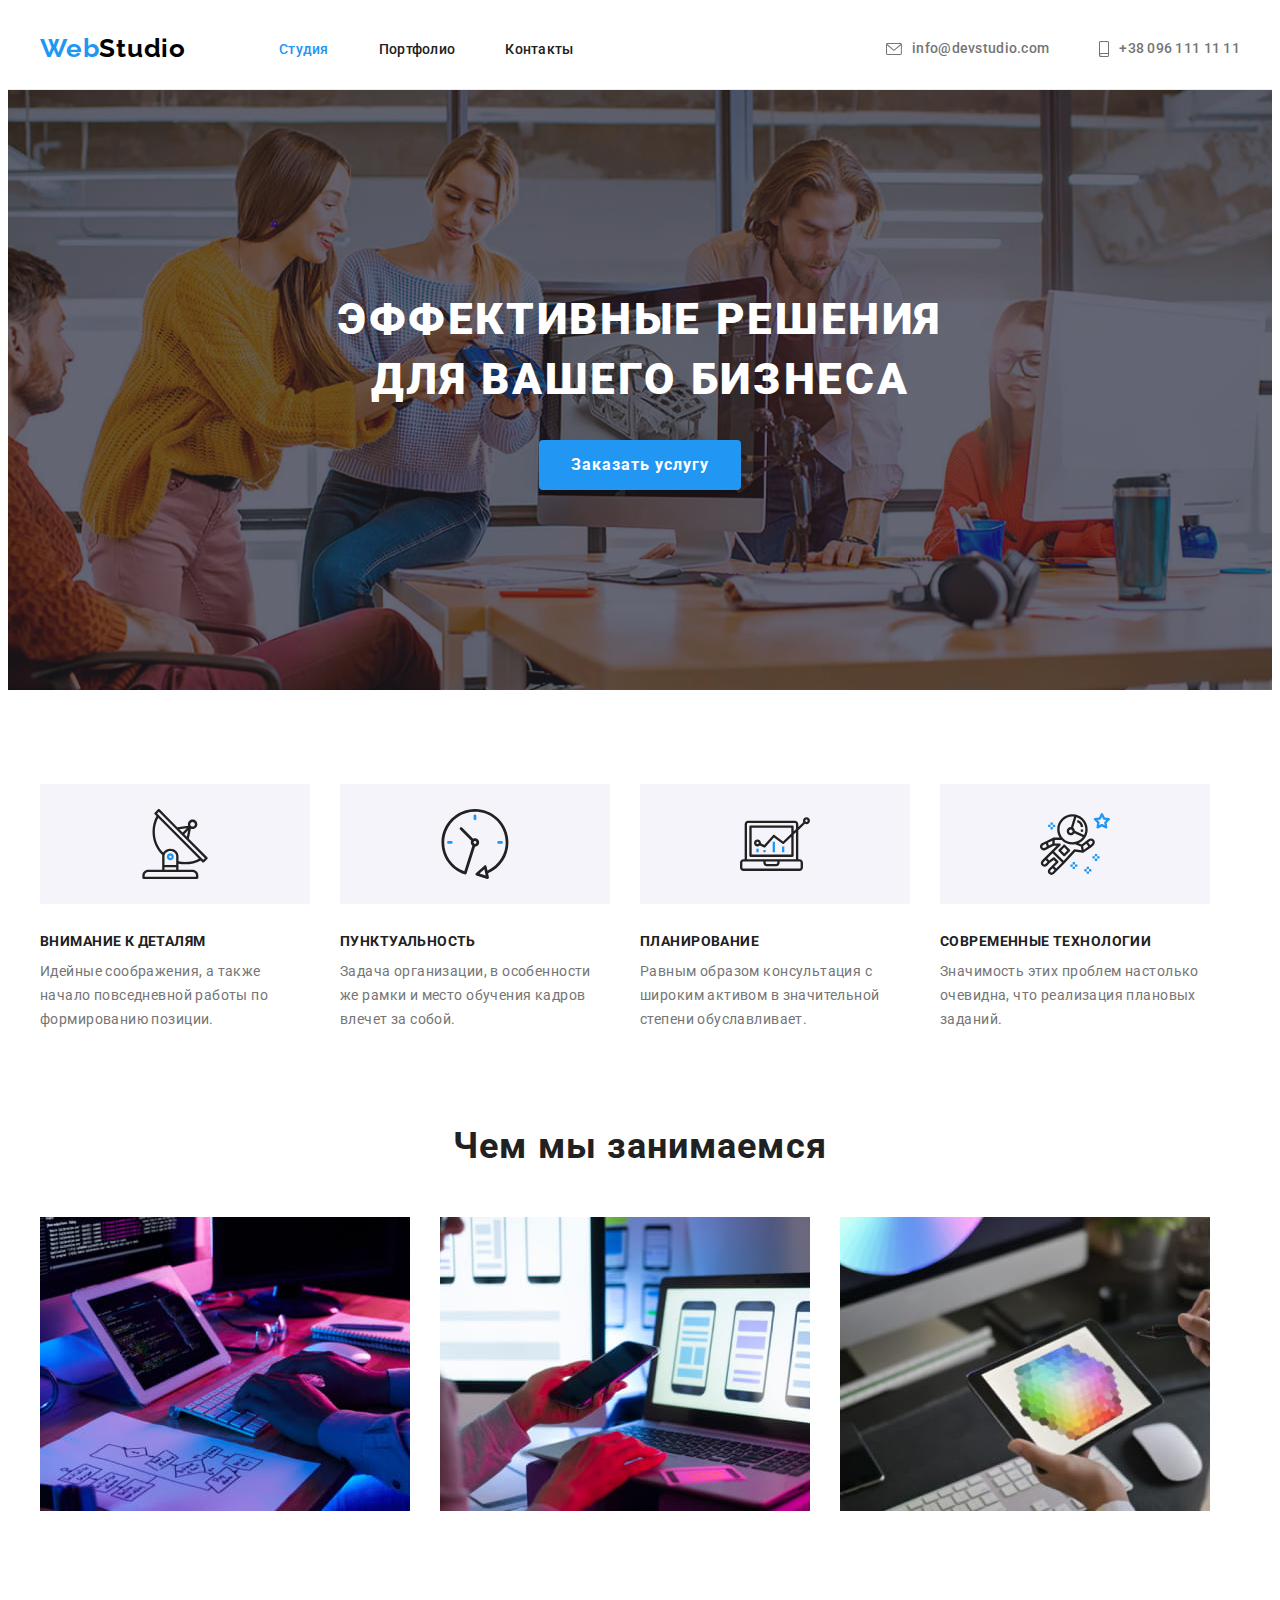
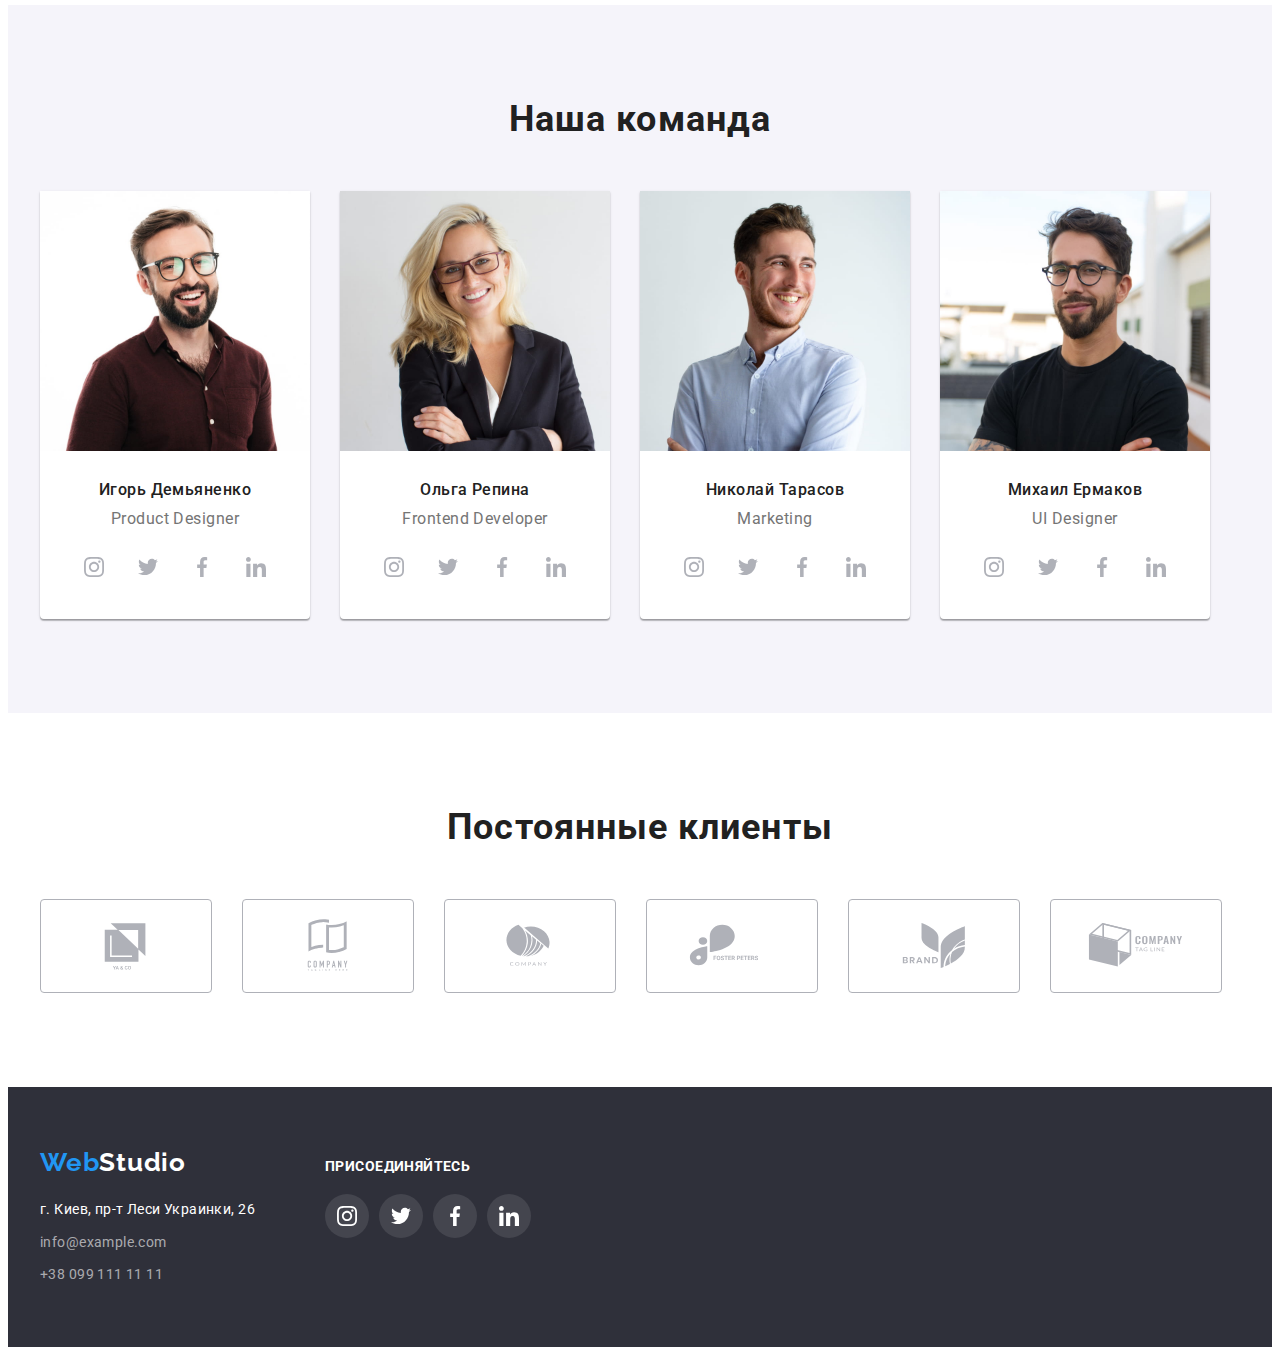
==== index.html @ d62142ec "adds files from previous homework" ====
<!DOCTYPE html>
<html lang="ru">
  <head>
    <meta charset="UTF-8" />
    <meta http-equiv="X-UA-Compatible" content="IE=edge" />
    <meta name="viewport" content="width=device-width, initial-scale=1.0" />
    <title>WebStudio</title>
    <link rel="preconnect" href="https://fonts.googleapis.com" />
    <link rel="preconnect" href="https://fonts.gstatic.com" crossorigin />
    <link
      href="https://fonts.googleapis.com/css2?family=Raleway:wght@700&family=Roboto:wght@400;500;700;900&display=swap"
      rel="stylesheet"
    />
    <link
      rel="stylesheet"
      href="https://cdnjs.cloudflare.com/ajax/libs/modern-normalize/1.1.0/modern-normalize.min.css"
      integrity="sha512-wpPYUAdjBVSE4KJnH1VR1HeZfpl1ub8YT/NKx4PuQ5NmX2tKuGu6U/JRp5y+Y8XG2tV+wKQpNHVUX03MfMFn9Q=="
      crossorigin="anonymous"
      referrerpolicy="no-referrer"
    />
    <link rel="stylesheet" href="css/styles.css" />
  </head>
  <body>
    <!-- header  -->

    <header class="header">
      <div class="container">
        <nav class="header-nav">
          <a href="./index.html" class="header-logo logo link"
            >Web<span class="logo-item">Studio</span></a
          >
          <ul class="header-list list">
            <li class="header-item">
              <a href="./index.html" class="header-link link current">Студия</a>
            </li>
            <li class="header-item">
              <a href="./portfolio.html" class="header-link link">Портфолио</a>
            </li>
            <li class="header-item"><a href="#" class="header-link link">Контакты</a></li>
          </ul>
        </nav>

        <ul class="header-contacts list">
          <li class="contacts-item">
            <a href="mailto:info@devstudio.com" class="header-link contacts-link link"
              ><div class="contacts-item-icon icon-envelope">
                <svg class="contacts-icon" width="16" height="12">
                  <use href="images/icons.svg#icon-envelope"></use>
                </svg>
              </div>
              info@devstudio.com</a
            >
          </li>
          <li class="contacts-item">
            <a href="tel:+380961111111" class="header-link contacts-link link"
              ><div class="contacts-item-icon icon-smartphone">
                <svg class="contacts-icon" width="10" height="16">
                  <use href="images/icons.svg#icon-smartphone"></use>
                </svg>
              </div>
              +38 096 111 11 11</a
            >
          </li>
        </ul>
      </div>
    </header>
    <main>
      <!-- main section  -->

      <section class="section hero">
        <div class="container">
          <h1 class="hero-title">Эффективные решения<br />для вашего бизнеса</h1>
          <button type="button" class="hero-button button primary">Заказать услугу</button>
        </div>
      </section>

      <!-- company's features -->

      <section class="section features">
        <div class="container">
          <h2 class="visually-hidden">Наши преимущества</h2>
          <ul class="features-list list">
            <li class="features-item icon-antenna">
              <div class="features-item-icon">
                <svg class="features-icon">
                  <use href="images/icons.svg#icon-antenna"></use>
                </svg>
              </div>
              <h3 class="features-title title">Внимание к деталям</h3>
              <p class="features-text">
                Идейные соображения, а также начало повседневной работы по формированию позиции.
              </p>
            </li>
            <li class="features-item icon-clock">
              <div class="features-item-icon">
                <svg class="features-icon">
                  <use href="images/icons.svg#icon-clock"></use>
                </svg>
              </div>
              <h3 class="features-title title">Пунктуальность</h3>
              <p class="features-text">
                Задача организации, в особенности же рамки и место обучения кадров влечет за собой.
              </p>
            </li>
            <li class="features-item icon-diagram">
              <div class="features-item-icon">
                <svg class="features-icon">
                  <use href="images/icons.svg#icon-diagram"></use>
                </svg>
              </div>
              <h3 class="features-title title">Планирование</h3>
              <p class="features-text">
                Равным образом консультация с широким активом в значительной степени обуславливает.
              </p>
            </li>
            <li class="features-item icon-astronaut">
              <div class="features-item-icon">
                <svg class="features-icon">
                  <use href="images/icons.svg#icon-astronaut"></use>
                </svg>
              </div>
              <h3 class="features-title title">Современные технологии</h3>
              <p class="features-text">
                Значимость этих проблем настолько очевидна, что реализация плановых заданий.
              </p>
            </li>
          </ul>
        </div>
      </section>

      <!-- company's services -->

      <section class="section services">
        <div class="container">
          <h2 class="services-title title section-title">Чем мы занимаемся</h2>
          <ul class="services-list list">
            <li class="services-item">
              <img src="./images/img1.jpg" alt="планшет" width="370" />
            </li>
            <li class="services-item">
              <img src="./images/img2.jpg" alt="смартфон ноутбук" width="370" />
            </li>
            <li class="services-item">
              <img src="./images/img3.jpg" alt="планшет" width="370" />
            </li>
          </ul>
        </div>
      </section>

      <!-- team -->

      <section class="section team">
        <div class="container">
          <h2 class="team-title title section-title">Наша команда</h2>
          <ul class="team-list list">
            <li class="team-item">
              <img
                src="./images/demiianenko.jpg"
                alt="Игорь Демьяненко"
                width="270"
                class="team-img"
              />
              <div class="wrap-team-name">
                <h3 class="team-item-title title">Игорь Демьяненко</h3>
                <p class="team-item-text" lang="en">Product Designer</p>
                <ul class="team-social-list social-list list">
                  <li class="team-social-item social-item">
                    <a
                      href=""
                      target="_blank"
                      class="team-social-link social-link link icon-instagram"
                    >
                      <svg class="team-social-icon">
                        <use href="images/icons.svg#icon-instagram"></use></svg
                    ></a>
                  </li>
                  <li class="team-social-item social-item">
                    <a
                      href=""
                      target="_blank"
                      class="team-social-link social-link link icon-twitter"
                      ><svg class="team-social-icon">
                        <use href="images/icons.svg#icon-twitter"></use></svg
                    ></a>
                  </li>
                  <li class="team-social-item social-item">
                    <a
                      href=""
                      target="_blank"
                      class="team-social-link social-link link icon-facebook"
                      ><svg class="team-social-icon">
                        <use href="images/icons.svg#icon-facebook"></use></svg
                    ></a>
                  </li>
                  <li class="team-social-item social-item">
                    <a
                      href=""
                      target="_blank"
                      class="team-social-link social-link link icon-linkedin"
                      ><svg class="team-social-icon">
                        <use href="images/icons.svg#icon-linkedin"></use></svg
                    ></a>
                  </li>
                </ul>
              </div>
            </li>
            <li class="team-item">
              <img src="./images/repina.jpg" alt="Ольга Репина" width="270" class="team-img" />
              <div class="wrap-team-name">
                <h3 class="team-item-title title">Ольга Репина</h3>
                <p class="team-item-text" lang="en">Frontend Developer</p>
                <ul class="team-social-list social-list list">
                  <li class="team-social-item social-item">
                    <a
                      href=""
                      target="_blank"
                      class="team-social-link social-link link icon-instagram"
                      ><svg class="team-social-icon">
                        <use href="images/icons.svg#icon-instagram"></use></svg
                    ></a>
                  </li>
                  <li class="team-social-item social-item">
                    <a
                      href=""
                      target="_blank"
                      class="team-social-link social-link link icon-twitter"
                      ><svg class="team-social-icon">
                        <use href="images/icons.svg#icon-twitter"></use></svg
                    ></a>
                  </li>
                  <li class="team-social-item social-item">
                    <a
                      href=""
                      target="_blank"
                      class="team-social-link social-link link icon-facebook"
                      ><svg class="team-social-icon">
                        <use href="images/icons.svg#icon-facebook"></use></svg
                    ></a>
                  </li>
                  <li class="team-social-item social-item">
                    <a
                      href=""
                      target="_blank"
                      class="team-social-link social-link link icon-linkedin"
                      ><svg class="team-social-icon">
                        <use href="images/icons.svg#icon-linkedin"></use></svg
                    ></a>
                  </li>
                </ul>
              </div>
            </li>

            <li class="team-item">
              <img src="./images/tarasov.jpg" alt="Николай Тарасов" width="270" class="team-img" />
              <div class="wrap-team-name">
                <h3 class="team-item-title title">Николай Тарасов</h3>
                <p class="team-item-text" lang="en">Marketing</p>
                <ul class="team-social-list social-list list">
                  <li class="team-social-item social-item">
                    <a
                      href=""
                      target="_blank"
                      class="team-social-link social-link link icon-instagram"
                    >
                      <svg class="team-social-icon">
                        <use href="images/icons.svg#icon-instagram"></use>
                      </svg>
                    </a>
                  </li>
                  <li class="team-social-item social-item">
                    <a
                      href=""
                      target="_blank"
                      class="team-social-link social-link link icon-twitter"
                      ><svg class="team-social-icon">
                        <use href="images/icons.svg#icon-twitter"></use></svg
                    ></a>
                  </li>
                  <li class="team-social-item social-item">
                    <a
                      href=""
                      target="_blank"
                      class="team-social-link social-link link icon-facebook"
                      ><svg class="team-social-icon">
                        <use href="images/icons.svg#icon-facebook"></use></svg
                    ></a>
                  </li>
                  <li class="team-social-item social-item">
                    <a
                      href=""
                      target="_blank"
                      class="team-social-link social-link link icon-linkedin"
                      ><svg class="team-social-icon">
                        <use href="images/icons.svg#icon-linkedin"></use></svg
                    ></a>
                  </li>
                </ul>
              </div>
            </li>
            <li class="team-item">
              <img src="./images/ermakov.jpg" alt="Михаил Ермаков" width="270" class="team-img" />
              <div class="wrap-team-name">
                <h3 class="team-item-title title">Михаил Ермаков</h3>
                <p class="team-item-text" lang="en">UI Designer</p>
                <ul class="team-social-list social-list list">
                  <li class="team-social-item social-item">
                    <a
                      href=""
                      target="_blank"
                      class="team-social-link social-link link icon-instagram"
                      ><svg class="team-social-icon">
                        <use href="images/icons.svg#icon-instagram"></use></svg
                    ></a>
                  </li>
                  <li class="team-social-item social-item">
                    <a
                      href=""
                      target="_blank"
                      class="team-social-link social-link link icon-twitter"
                      ><svg class="team-social-icon">
                        <use href="images/icons.svg#icon-twitter"></use></svg
                    ></a>
                  </li>
                  <li class="team-social-item social-item">
                    <a
                      href=""
                      target="_blank"
                      class="team-social-link social-link link icon-facebook"
                      ><svg class="team-social-icon">
                        <use href="images/icons.svg#icon-facebook"></use></svg
                    ></a>
                  </li>
                  <li class="team-social-item social-item">
                    <a
                      href=""
                      target="_blank"
                      class="team-social-link social-link link icon-linkedin"
                      ><svg class="team-social-icon">
                        <use href="images/icons.svg#icon-linkedin"></use></svg
                    ></a>
                  </li>
                </ul>
              </div>
            </li>
          </ul>
        </div>
      </section>

      <!-- clients -->

      <section class="section clients">
        <div class="container">
          <h2 class="clients-title title section-title">Постоянные клиенты</h2>

          <ul class="clients-list list">
            <li class="clients-item">
              <a href="" target="_blank" class="clients-link link">
                <svg class="clients-icon">
                  <use href="images/icons.svg#logo-clients-01"></use>
                </svg>
              </a>
            </li>
            <li class="clients-item">
              <a href="" target="_blank" class="clients-link link"
                ><svg class="clients-icon">
                  <use href="images/icons.svg#logo-clients-02"></use></svg
              ></a>
            </li>
            <li class="clients-item">
              <a href="" target="_blank" class="clients-link link"
                ><svg class="clients-icon">
                  <use href="images/icons.svg#logo-clients-03"></use></svg
              ></a>
            </li>
            <li class="clients-item">
              <a href="" target="_blank" class="clients-link link"
                ><svg class="clients-icon">
                  <use href="images/icons.svg#logo-clients-04"></use></svg
              ></a>
            </li>
            <li class="clients-item">
              <a href="" target="_blank" class="clients-link link"
                ><svg class="clients-icon">
                  <use href="images/icons.svg#logo-clients-05"></use></svg
              ></a>
            </li>
            <li class="clients-item">
              <a href="" target="_blank" class="clients-link link"
                ><svg class="clients-icon">
                  <use href="images/icons.svg#logo-clients-06"></use></svg
              ></a>
            </li>
          </ul>
        </div>
      </section>
    </main>

    <!-- footer  -->

    <footer class="footer">
      <div class="container">
        <div class="footer-left">
          <a href="./index.html" class="footer-logo logo link"
            >Web<span class="logo-item">Studio</span></a
          >
          <address>
            <ul class="footer-list list">
              <li class="footer-item">
                <a
                  href="https://goo.gl/maps/xon16X926h8rYoWy8"
                  target="_blank"
                  class="footer-link link adress"
                  >г. Киев, пр-т Леси Украинки, 26</a
                >
              </li>
              <li class="footer-item">
                <a href="mailto:info@example.com" class="footer-link link">info@example.com</a>
              </li>
              <li class="footer-item">
                <a href="tel:+380991111111" class="footer-link link">+38 099 111 11 11</a>
              </li>
            </ul>
          </address>
        </div>
        <div class="footer-social">
          <h3 class="footer-social-title">присоединяйтесь</h3>
          <ul class="footer-social-list social-list list">
            <li class="footer-social-item social-item">
              <a href="" target="_blank" class="footer-social-link social-link link icon-instagram"
                ><svg class="footer-social-icon">
                  <use href="images/icons.svg#icon-instagram"></use></svg
              ></a>
            </li>
            <li class="footer-social-item social-item">
              <a href="" target="_blank" class="footer-social-link social-link link icon-twitter"
                ><svg class="footer-social-icon">
                  <use href="images/icons.svg#icon-twitter"></use></svg
              ></a>
            </li>
            <li class="footer-social-item social-item">
              <a href="" target="_blank" class="footer-social-link social-link link icon-facebook"
                ><svg class="footer-social-icon">
                  <use href="images/icons.svg#icon-facebook"></use></svg
              ></a>
            </li>
            <li class="footer-social-item social-item">
              <a href="" target="_blank" class="footer-social-link social-link link icon-linkedin"
                ><svg class="footer-social-icon">
                  <use href="images/icons.svg#icon-linkedin"></use></svg
              ></a>
            </li>
          </ul>
        </div>
      </div>
    </footer>
  </body>
</html>
---- css/styles.css ----
:root {
  --primary-text-color: #757575;
  --title-text-color: #212121;
  --accent-color: #2196f3;
  --primary-white-color: #ffffff;
  --dark-bg-color: #2f303a;
  --button-bg-color: #f5f4fa;
  --secondary-bg-color: #f5f4fa;
}

/*                     RESET                 */

p,
h1,
h2,
h3,
h4,
h5,
h6 {
  margin: 0;
}

ul,
ol {
  margin: 0;
  padding: 0;
}

button {
  cursor: pointer;
}

img {
  display: block;
}

/*                     COMMON                 */

body {
  background-color: var(--primary-white-color);
  color: var(--primary-text-color);
  font-family: 'Roboto', sans-serif;
}

.logo {
  color: var(--accent-color);
  font-family: 'Raleway', sans-serif;
  font-weight: 700;
  font-size: 26px;
  line-height: 1.2;
  letter-spacing: 0.03em;
}

.list {
  list-style: none;
}

.link {
  text-decoration: none;
}

.container {
  width: 1200px;
  padding-left: 15px;
  padding-right: 15px;
  margin: 0 auto;
}

.title {
  color: var(--title-text-color);
}

.section-title {
  font-size: 36px;
  line-height: 1.16;
  letter-spacing: 0.03em;

  text-align: center;

  margin-bottom: 50px;
}

.section {
  padding-top: 94px;
  padding-bottom: 94px;
}

.visually-hidden {
  position: absolute;
  white-space: nowrap;
  width: 1px;
  height: 1px;
  overflow: hidden;
  border: 0;
  padding: 0;
  clip: rect(0 0 0 0);
  clip-path: inset(50%);
  margin: -1px;
}

.button {
  border: none;
  font-family: inherit;
}

.social-list {
  display: flex;
  justify-content: center;
}

.social-item {
  height: 44px;
  width: 44px;
}

.social-item + .social-item {
  margin-left: 10px;
}

.social-link {
  display: flex;
  align-items: center;
  justify-content: center;
  width: 100%;
  height: 100%;
  border-radius: 50%;
}

/*                     HEADER                 */

.header {
  padding-top: 25px;
  padding-bottom: 25px;
  border-bottom: 1px solid #ececec;
}

.header .container {
  display: flex;
}

.header-logo {
  margin-right: 93px;
}

.header-logo .logo-item {
  color: #000000;
}

.header-nav,
.header-contacts {
  display: flex;
  align-items: center;
}

.header-contacts {
  margin-left: auto;
}

.header-list {
  display: flex;
}

.header-nav .link.current {
  color: var(--accent-color);
}

.header-item:not(:last-child) {
  margin-right: 50px;
}

.header-link {
  color: var(--title-text-color);
  font-weight: 500;
  font-size: 14px;
  line-height: 1.14;
  letter-spacing: 0.02em;
}

.contacts-item:first-child {
  margin-right: 50px;
}

.contacts-link {
  color: inherit;
  font-weight: 500;
  font-size: 14px;
  text-decoration: none;
  line-height: 1.14;
  letter-spacing: 0.02em;
  display: flex;
  align-items: center;
}

.header-link:hover,
.header-link:focus {
  color: var(--accent-color);
}

.contacts-item-icon {
  margin-right: 10px;
  display: flex;
  align-items: center;
}

.contacts-icon {
  fill: currentColor;
}

/*                     HERO                 */

.hero {
  max-width: 1600px;
  margin: 0 auto;
  padding-top: 200px;
  padding-bottom: 200px;
  text-align: center;

  background-color: #c4c4c4;
  background-image: linear-gradient(rgba(47, 48, 58, 0.4), rgba(47, 48, 58, 0.4)),
    url(../images/hero-bg.jpg);
  background-repeat: no-repeat;
  background-size: cover;
  background-position: center;
}

.hero-title {
  color: var(--primary-white-color);
  font-weight: 900;
  font-size: 44px;
  line-height: 1.36;
  letter-spacing: 0.06em;
  text-transform: uppercase;

  margin-bottom: 30px;
}

.button.primary {
  background-color: var(--accent-color);
  color: var(--primary-white-color);
}

.button.secondary {
  color: var(--title-text-color);
  background-color: var(--button-bg-color);
}

.button.secondary:focus,
.button.secondary:hover {
  color: var(--primary-white-color);
  background-color: var(--accent-color);
  box-shadow: 0px 3px 1px rgba(0, 0, 0, 0.1), 0px 1px 2px rgba(0, 0, 0, 0.08),
    0px 2px 2px rgba(0, 0, 0, 0.12);
}

.hero-button {
  margin: 0 auto;
  padding: 10px 32px;

  font-size: 16px;
  font-weight: 700;
  line-height: 1.87;
  letter-spacing: 0.06em;

  box-shadow: 0px 4px 4px rgba(0, 0, 0, 0.15);
  border-radius: 4px;
}

/*                     FEATURES                 */

.features-list {
  display: flex;
}

.features-item {
  width: 270px;
}

.features-item-icon {
  display: flex;
  align-items: center;
  justify-content: center;
  margin-bottom: 30px;

  width: 100%;
  height: 120px;
  background-color: var(--secondary-bg-color);
}

.features-icon {
  width: 70px;
  height: 70px;
}

.features-item:not(:last-child) {
  margin-right: 30px;
}

.features-title {
  font-size: 14px;
  line-height: 1.14;
  letter-spacing: 0.03em;
  text-transform: uppercase;

  margin-bottom: 10px;
}

.features-text {
  font-size: 14px;
  line-height: 1.71;
  letter-spacing: 0.03em;
}

/*                     SERVICES                 */

.services {
  padding-top: 0;
}

.services-list {
  display: flex;
  flex-wrap: wrap;
}

.services-item {
  width: 370px;
  margin-right: 30px;
}

.services-item:nth-child(3n) {
  margin-right: 0;
}

/*                     TEAM                 */

.team {
  background-color: var(--secondary-bg-color);
}

.team-list {
  font-size: 16px;
  line-height: 1.18;
  letter-spacing: 0.03em;

  display: flex;
  flex-wrap: wrap;
}

.team-item {
  width: 270px;
  margin-right: 30px;

  background: #ffffff;
  text-align: center;
  border-radius: 0px 0px 4px 4px;
  box-shadow: 0px 1px 3px rgba(0, 0, 0, 0.12), 0px 1px 1px rgba(0, 0, 0, 0.14),
    0px 2px 1px rgba(0, 0, 0, 0.2);
}

.team-item:nth-child(4n) {
  margin-right: 0;
}

.wrap-team-name {
  padding-top: 30px;
  padding-bottom: 30px;
}

.team-item-title {
  font-size: inherit;
  font-weight: 500;

  margin-bottom: 10px;
}

.team-item-text {
  margin-bottom: 16px;
}

.team-social-link {
  background-color: var(--primary-white-color);
  color: #afb1b8;
}

.team-social-link:hover,
.team-social-link:focus {
  background-color: var(--accent-color);
  color: var(--primary-white-color);
}

.team-social-icon {
  height: 20px;
  width: 20px;
  fill: currentColor;
}

/*                     CLIENTS                 */

.clients-list {
  display: flex;
}

.clients-item {
  width: 170px;
  height: 92px;
  border: 1px solid #afb1b8;
  border-radius: 4px;
}

.clients-item:not(:last-child) {
  margin-right: 30px;
}

.clients-link {
  display: flex;
  align-items: center;
  justify-content: center;
  width: 100%;
  height: 100%;
}

.clients-icon {
  width: 106px;
  height: 60px;
  fill: #afb1b8;
}

.clients-item:hover,
.clients-item:focus-within {
  border-color: var(--accent-color);
}

.clients-item:hover .clients-icon,
.clients-item:focus-within .clients-icon {
  fill: var(--accent-color);
}

/*                     PORTFOLIO                 */

/*                     BUTTONS                   */

.filter-list {
  display: flex;
  justify-content: center;

  margin-bottom: 50px;
}

.filter-item:not(:last-child) {
  margin-right: 8px;
}

.filter-button {
  padding: 6px 22px;

  font-weight: 500;
  line-height: 1.62;
  letter-spacing: 0.03em;

  border-radius: 4px;
}

/*                     PROJECTS                   */

.projects-list {
  display: flex;
  flex-wrap: wrap;
}

.projects-item {
  width: 370px;
  margin-right: 30px;
}

.projects-item:hover,
.projects-item:focus-within {
  box-shadow: 0px 1px 1px rgba(0, 0, 0, 0.12), 0px 4px 4px rgba(0, 0, 0, 0.06),
    1px 4px 6px rgba(0, 0, 0, 0.16);
}

.projects-item:nth-child(3n) {
  margin-right: 0;
}

.projects-item:not(:nth-last-child(-n + 3)) {
  margin-bottom: 30px;
}

.wrap-project-info {
  padding: 20px 24px;

  background: #ffffff;
  border: 1px solid #eeeeee;
}

.projects-title {
  font-size: 18px;
  line-height: 2;
  letter-spacing: 0.06em;
  margin-bottom: 4px;
}

.projects-text {
  color: var(--primary-text-color);
  font-size: 16px;
  line-height: 1.87;
  letter-spacing: 0.03em;
}

/*                     FOOTER                    */

.footer {
  background-color: var(--dark-bg-color);
  padding-top: 60px;
  padding-bottom: 60px;
}

.footer .container {
  display: flex;
}

.footer-left {
  margin-right: 70px;
}

.footer-logo {
  display: inline-block;
  margin-bottom: 20px;
}

.footer .logo-item {
  color: var(--primary-white-color);
}

.footer-link {
  color: rgba(255, 255, 255, 0.6);
  font-size: 14px;
  font-style: normal;
  text-decoration: none;
  line-height: 1.7;
  letter-spacing: 0.03em;
}

.footer-list .adress {
  color: var(--primary-white-color);
}

.footer-list .link:hover,
.footer-list .link:focus {
  color: var(--accent-color);
}

.footer-item:not(:last-child) {
  margin-bottom: 9px;
}

.footer-social {
  padding-top: 12px;
}

.footer-social-title {
  font-size: 14px;
  line-height: 1.14;
  letter-spacing: 0.03em;
  text-transform: uppercase;
  color: #ffffff;
  margin-bottom: 20px;
}

.footer-social-link {
  background-color: rgba(255, 255, 255, 0.1);
  color: var(--primary-white-color);
}

.footer-social-icon {
  height: 20px;
  width: 20px;
  fill: currentColor;
}

.footer-social-link:hover,
.footer-social-link:focus {
  background-color: var(--accent-color);
}
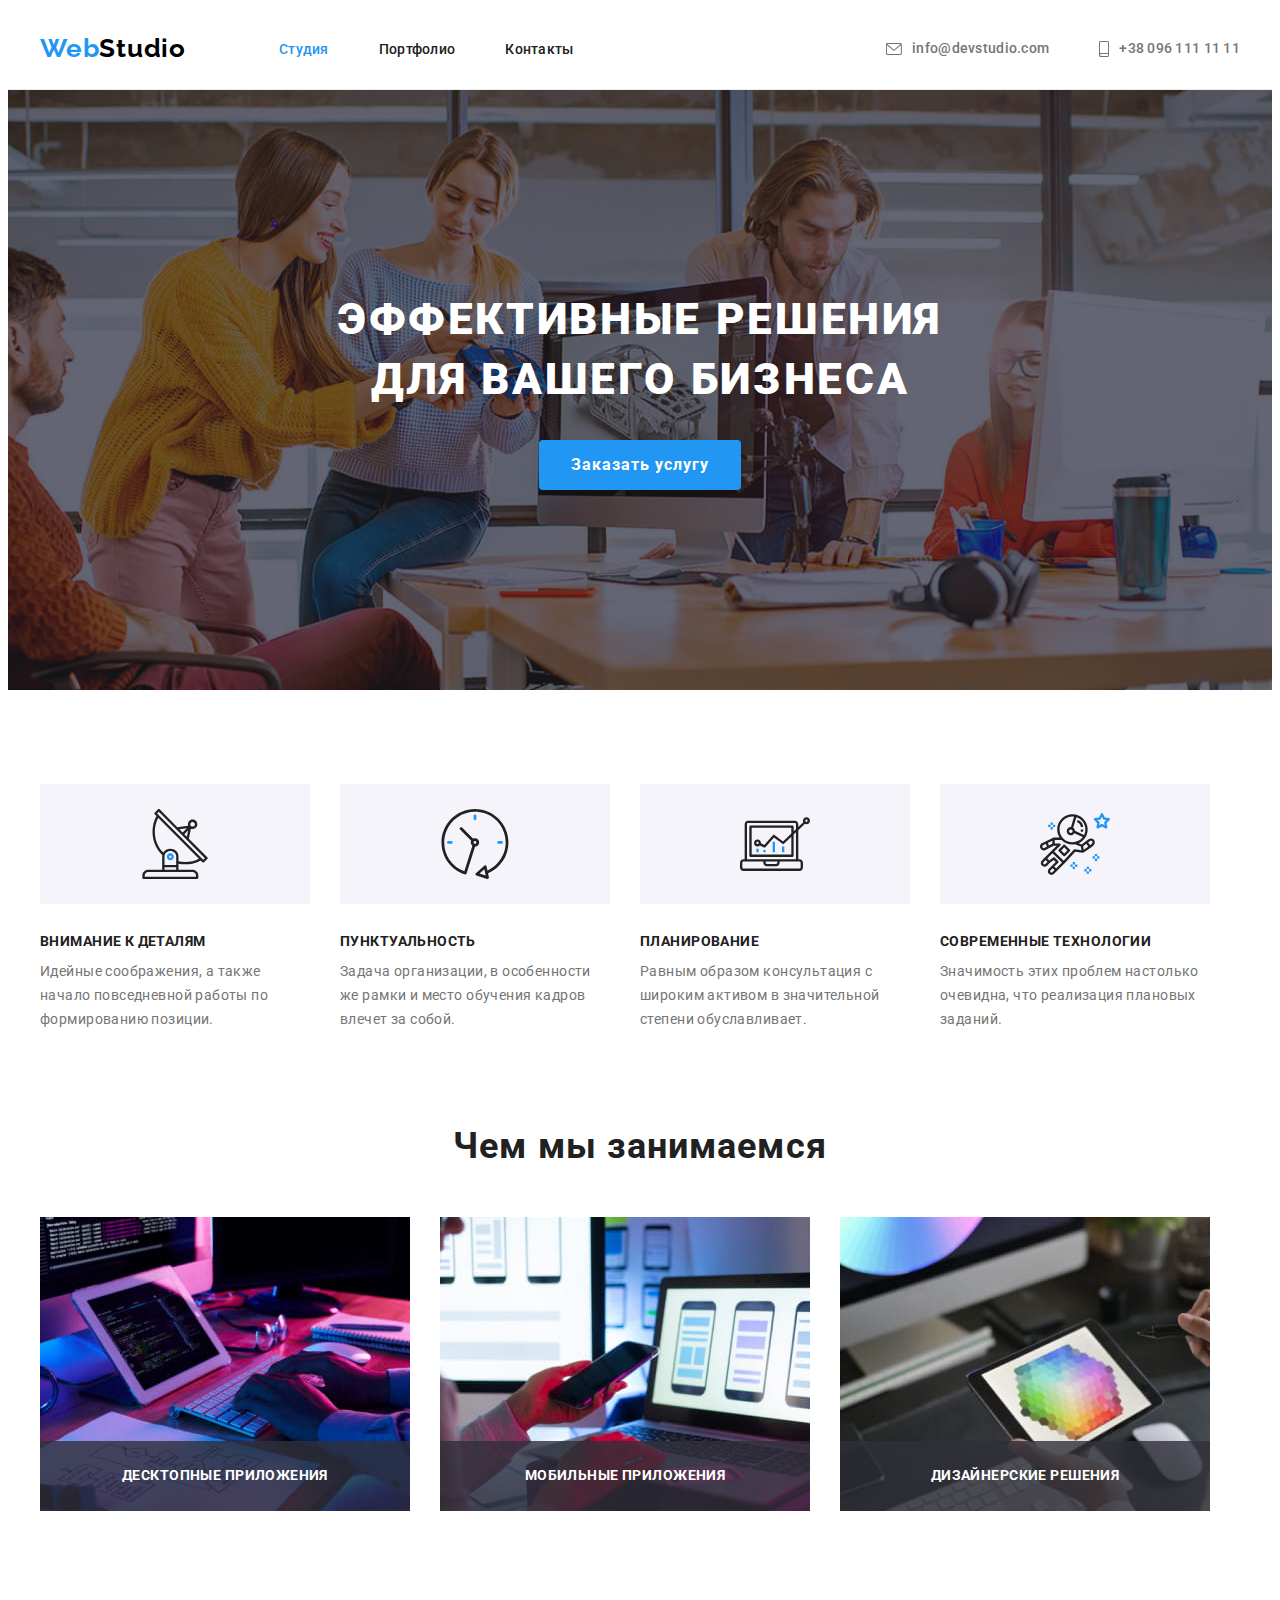
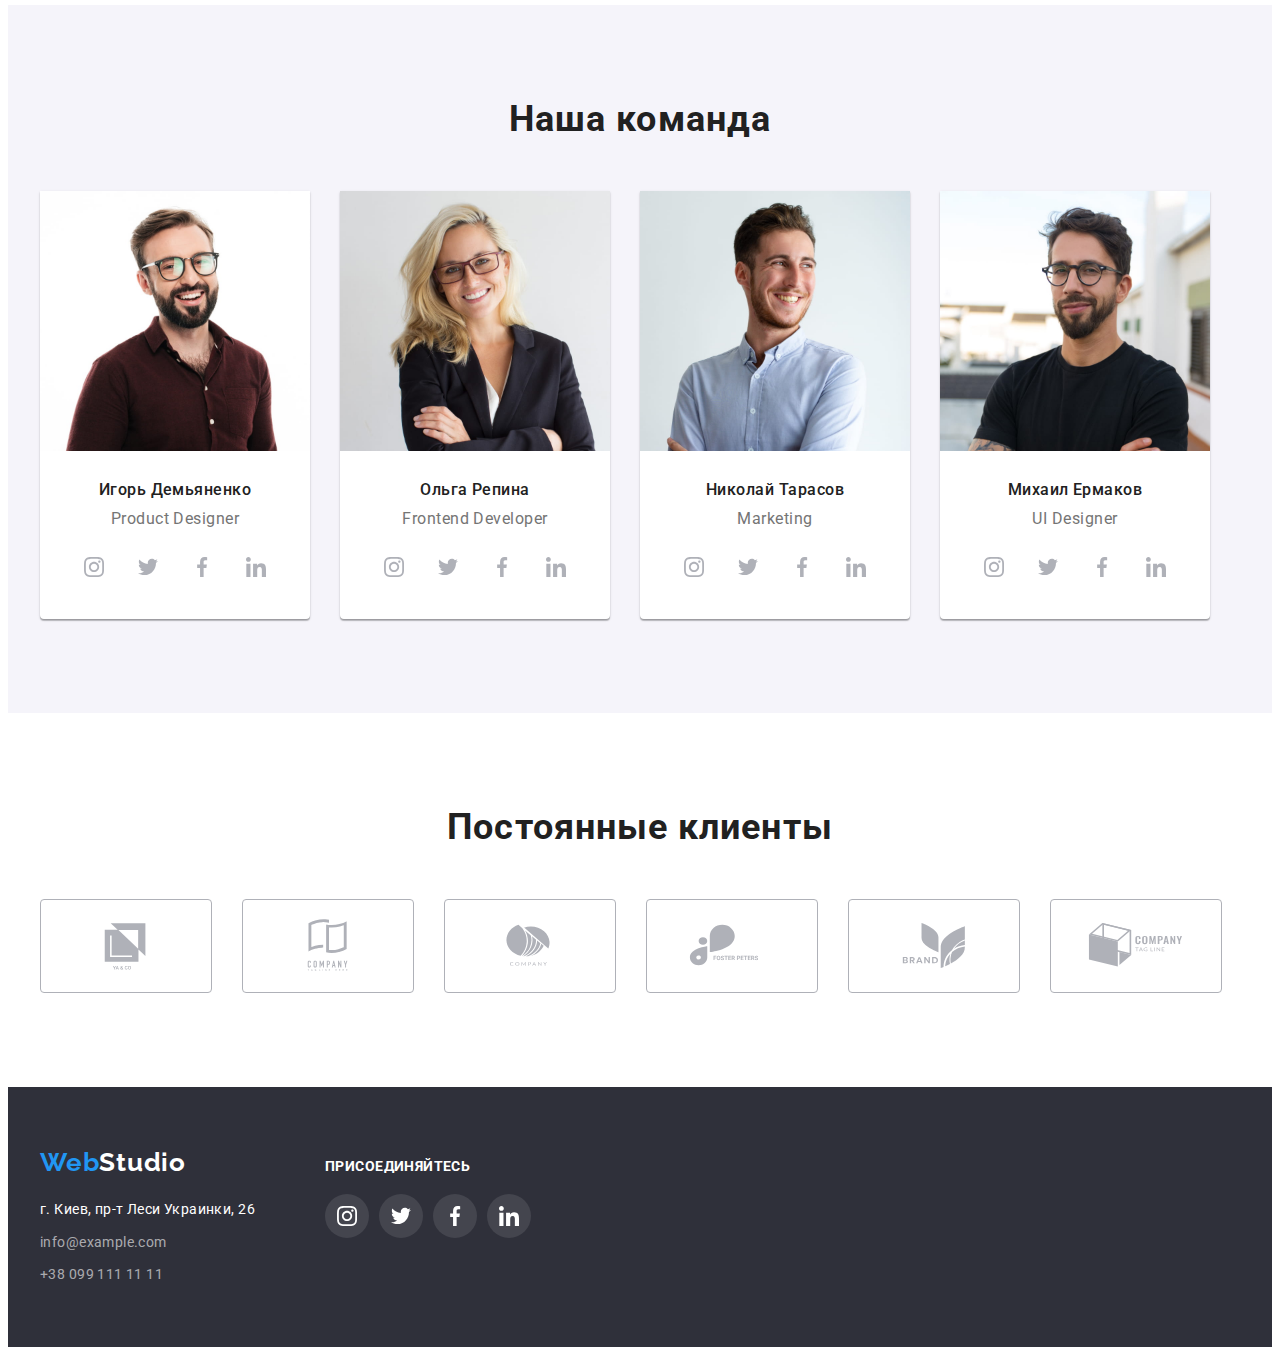
==== commit 6b0c8033: "creates titles in section services" ====
--- a/index.html
+++ b/index.html
@@ -136,12 +136,15 @@
           <ul class="services-list list">
             <li class="services-item">
               <img src="./images/img1.jpg" alt="планшет" width="370" />
+              <h3 class="services-item-title">Десктопные приложения</h3>
             </li>
             <li class="services-item">
               <img src="./images/img2.jpg" alt="смартфон ноутбук" width="370" />
+              <h3 class="services-item-title">Мобильные приложения</h3>
             </li>
             <li class="services-item">
               <img src="./images/img3.jpg" alt="планшет" width="370" />
+              <h3 class="services-item-title">Дизайнерские решения</h3>
             </li>
           </ul>
         </div>
--- a/css/styles.css
+++ b/css/styles.css
@@ -324,10 +324,27 @@
 .services-item {
   width: 370px;
   margin-right: 30px;
+  position: relative;
 }
 
 .services-item:nth-child(3n) {
   margin-right: 0;
+}
+.services-item-title {
+  padding-top: 27px;
+  padding-bottom: 27px;
+  text-align: center;
+  font-size: 14px;
+  line-height: 1.14;
+  letter-spacing: 0.03em;
+  text-transform: uppercase;
+  color: var(--primary-white-color);
+  background-color: rgba(47, 48, 58, 0.8);
+
+  position: absolute;
+  bottom: 0;
+  left: 0;
+  width: 100%;
 }
 
 /*                     TEAM                 */
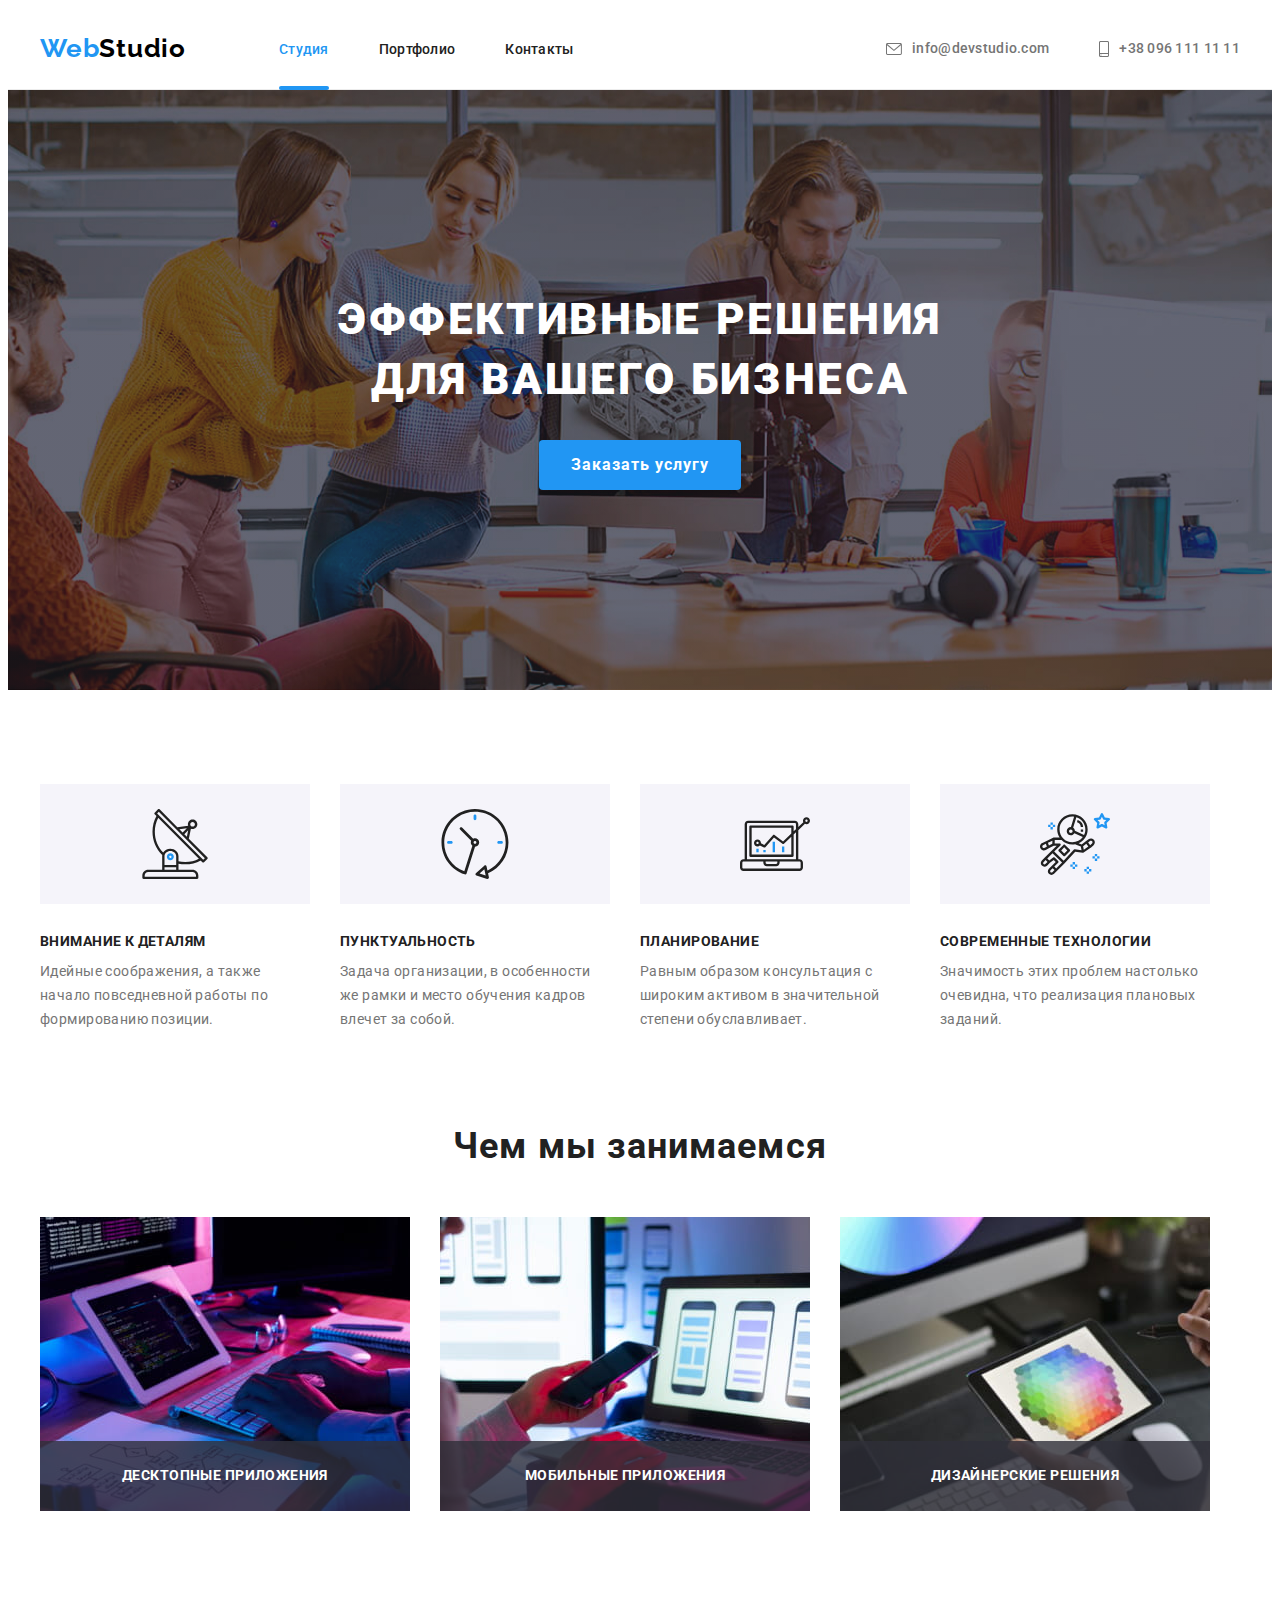
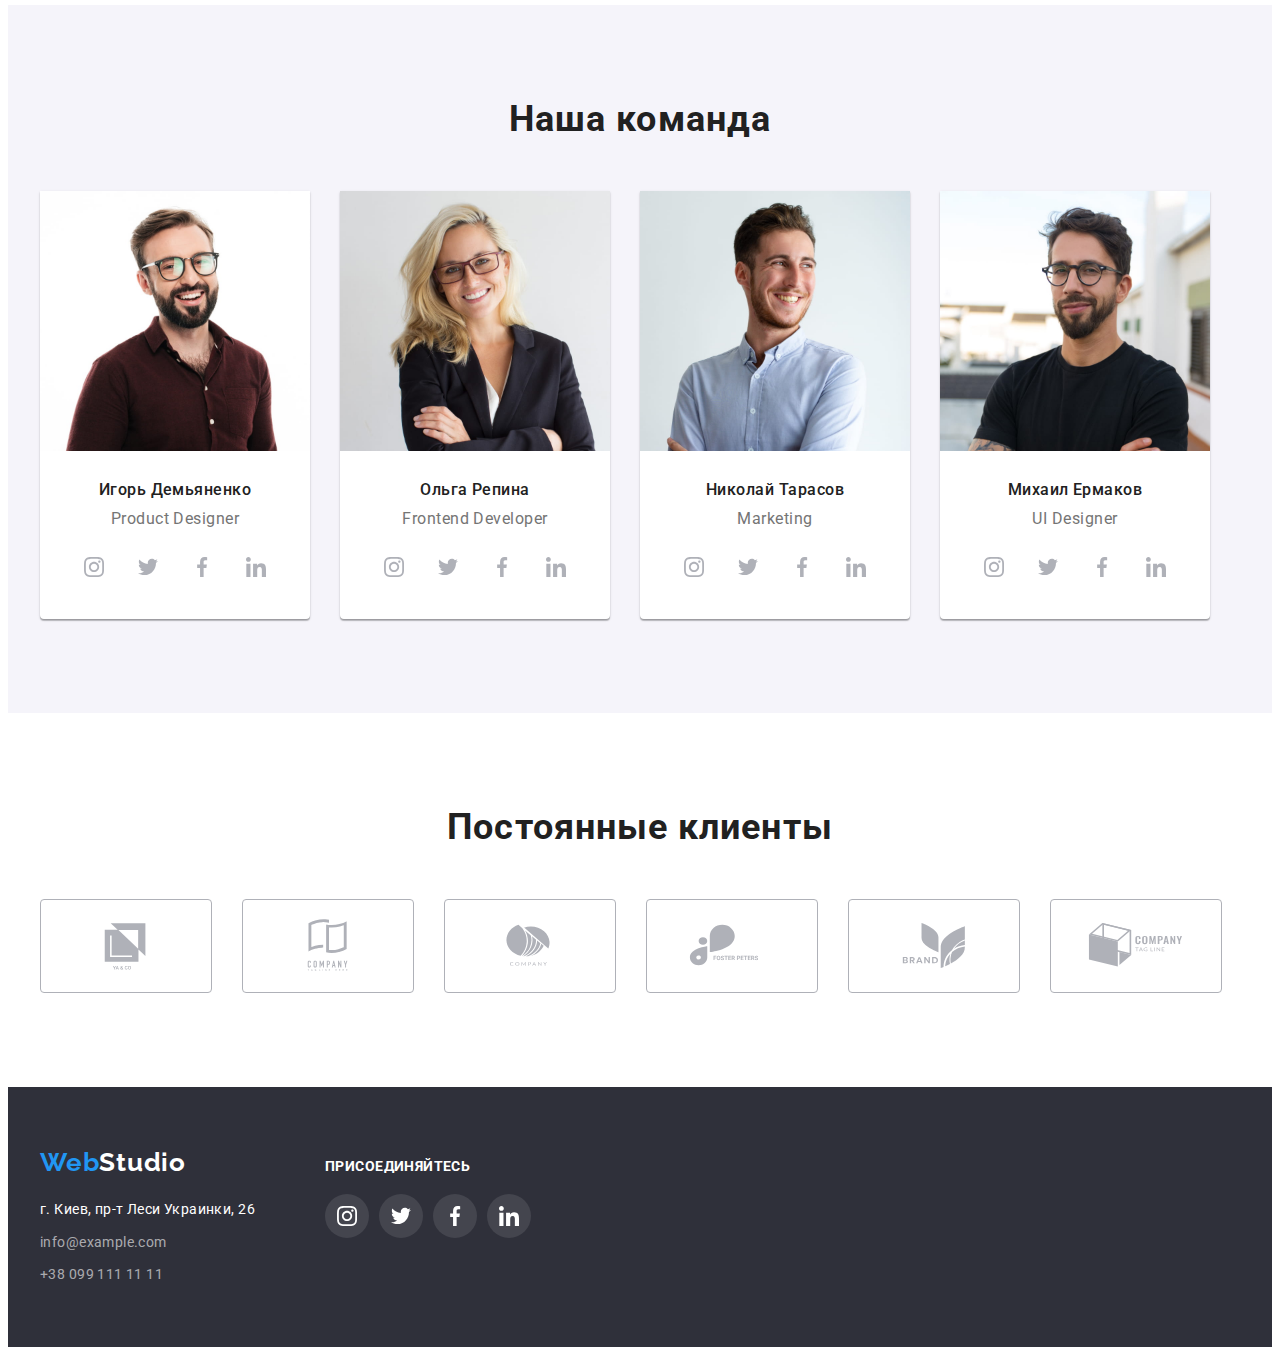
==== commit be93fcee: "creates modal window, adds animation" ====
--- a/index.html
+++ b/index.html
@@ -70,7 +70,9 @@
       <section class="section hero">
         <div class="container">
           <h1 class="hero-title">Эффективные решения<br />для вашего бизнеса</h1>
-          <button type="button" class="hero-button button primary">Заказать услугу</button>
+          <button data-modal-open type="button" class="hero-button button primary">
+            Заказать услугу
+          </button>
         </div>
       </section>
 
@@ -456,5 +458,15 @@
         </div>
       </div>
     </footer>
+    <div class="backdrop is-hidden" data-modal>
+      <div class="modal">
+        <button data-modal-close class="modal-btn-close">
+          <svg class="modal-icon" width="18" height="18">
+            <use href="images/icons.svg#icon-close"></use>
+          </svg>
+        </button>
+      </div>
+    </div>
+    <script src="./js/modal.js"></script>
   </body>
 </html>
--- a/css/styles.css
+++ b/css/styles.css
@@ -169,11 +169,27 @@
 }
 
 .header-link {
+  position: relative;
   color: var(--title-text-color);
   font-weight: 500;
   font-size: 14px;
   line-height: 1.14;
   letter-spacing: 0.02em;
+
+  transition: color 250ms cubic-bezier(0.4, 0, 0.2, 1);
+}
+
+.header-link.current::after {
+  position: absolute;
+  bottom: -33px;
+  /* left: 0; */
+
+  content: '';
+  display: block;
+  width: 100%;
+  height: 4px;
+  background: var(--accent-color);
+  border-radius: 2px;
 }
 
 .contacts-item:first-child {
@@ -242,10 +258,14 @@
 .button.secondary {
   color: var(--title-text-color);
   background-color: var(--button-bg-color);
-}
-
-.button.secondary:focus,
-.button.secondary:hover {
+
+  transition: color 250ms cubic-bezier(0.4, 0, 0.2, 1),
+    background-color 250ms cubic-bezier(0.4, 0, 0.2, 1),
+    box-shadow 250ms cubic-bezier(0.4, 0, 0.2, 1);
+}
+
+.button.secondary:hover,
+.button.secondary:focus {
   color: var(--primary-white-color);
   background-color: var(--accent-color);
   box-shadow: 0px 3px 1px rgba(0, 0, 0, 0.1), 0px 1px 2px rgba(0, 0, 0, 0.08),
@@ -396,6 +416,12 @@
 .team-social-link {
   background-color: var(--primary-white-color);
   color: #afb1b8;
+
+  transition: background-color 250ms cubic-bezier(0.4, 0, 0.2, 1),
+    color 250ms cubic-bezier(0.4, 0, 0.2, 1);
+}
+
+.team-social-item {
 }
 
 .team-social-link:hover,
@@ -421,6 +447,8 @@
   height: 92px;
   border: 1px solid #afb1b8;
   border-radius: 4px;
+
+  transition: border-color 250ms cubic-bezier(0.4, 0, 0.2, 1);
 }
 
 .clients-item:not(:last-child) {
@@ -439,6 +467,8 @@
   width: 106px;
   height: 60px;
   fill: #afb1b8;
+
+  transition: fill 250ms cubic-bezier(0.4, 0, 0.2, 1);
 }
 
 .clients-item:hover,
@@ -494,6 +524,11 @@
     1px 4px 6px rgba(0, 0, 0, 0.16);
 }
 
+.projects-item:hover .projects-description,
+.projects-item:focus-within .projects-description {
+  transform: translateY(0);
+}
+
 .projects-item:nth-child(3n) {
   margin-right: 0;
 }
@@ -502,7 +537,28 @@
   margin-bottom: 30px;
 }
 
-.wrap-project-info {
+.projects-img-wrap {
+  position: relative;
+  overflow: hidden;
+}
+
+.projects-description {
+  position: absolute;
+  top: 0;
+  height: 100%;
+  padding: 63px 24px;
+
+  background-color: rgba(33, 150, 243, 0.9);
+  color: var(--primary-white-color);
+  font-size: 18px;
+  line-height: 1.56;
+  letter-spacing: 0.03em;
+
+  transform: translateY(100%);
+  transition: transform 250ms;
+}
+
+.project-info-wrap {
   padding: 20px 24px;
 
   background: #ffffff;
@@ -555,6 +611,8 @@
   text-decoration: none;
   line-height: 1.7;
   letter-spacing: 0.03em;
+
+  transition: color 250ms cubic-bezier(0.4, 0, 0.2, 1);
 }
 
 .footer-list .adress {
@@ -586,6 +644,8 @@
 .footer-social-link {
   background-color: rgba(255, 255, 255, 0.1);
   color: var(--primary-white-color);
+
+  transition: background-color 250ms cubic-bezier(0.4, 0, 0.2, 1);
 }
 
 .footer-social-icon {
@@ -598,3 +658,57 @@
 .footer-social-link:focus {
   background-color: var(--accent-color);
 }
+
+/*                     MODAL                    */
+
+.backdrop {
+  position: fixed;
+  top: 0;
+  left: 0;
+  width: 100vw;
+  height: 100vh;
+
+  background-color: rgba(0, 0, 0, 0.2);
+
+  transition: opacity 250ms, visibility 250ms;
+}
+
+.backdrop.is-hidden .modal {
+  transform: scale(2);
+}
+.is-hidden {
+  opacity: 0;
+  pointer-events: none;
+  visibility: none;
+}
+
+.modal {
+  position: absolute;
+  top: 50%;
+  left: 50%;
+  transform: translate(-50%, -50%) scale(1);
+  transition: transform 250ms;
+
+  width: 528px;
+  min-height: 581px;
+
+  background-color: #ffffff;
+  box-shadow: 0px 1px 3px rgba(0, 0, 0, 0.12), 0px 1px 1px rgba(0, 0, 0, 0.14),
+    0px 2px 1px rgba(0, 0, 0, 0.2);
+  border-radius: 4px;
+}
+
+.modal-btn-close {
+  position: absolute;
+  top: 8px;
+  right: 8px;
+  display: flex;
+  align-items: center;
+  justify-content: center;
+
+  width: 30px;
+  height: 30px;
+  background-color: transparent;
+  border: 1px solid rgba(0, 0, 0, 0.1);
+  border-radius: 50%;
+}
